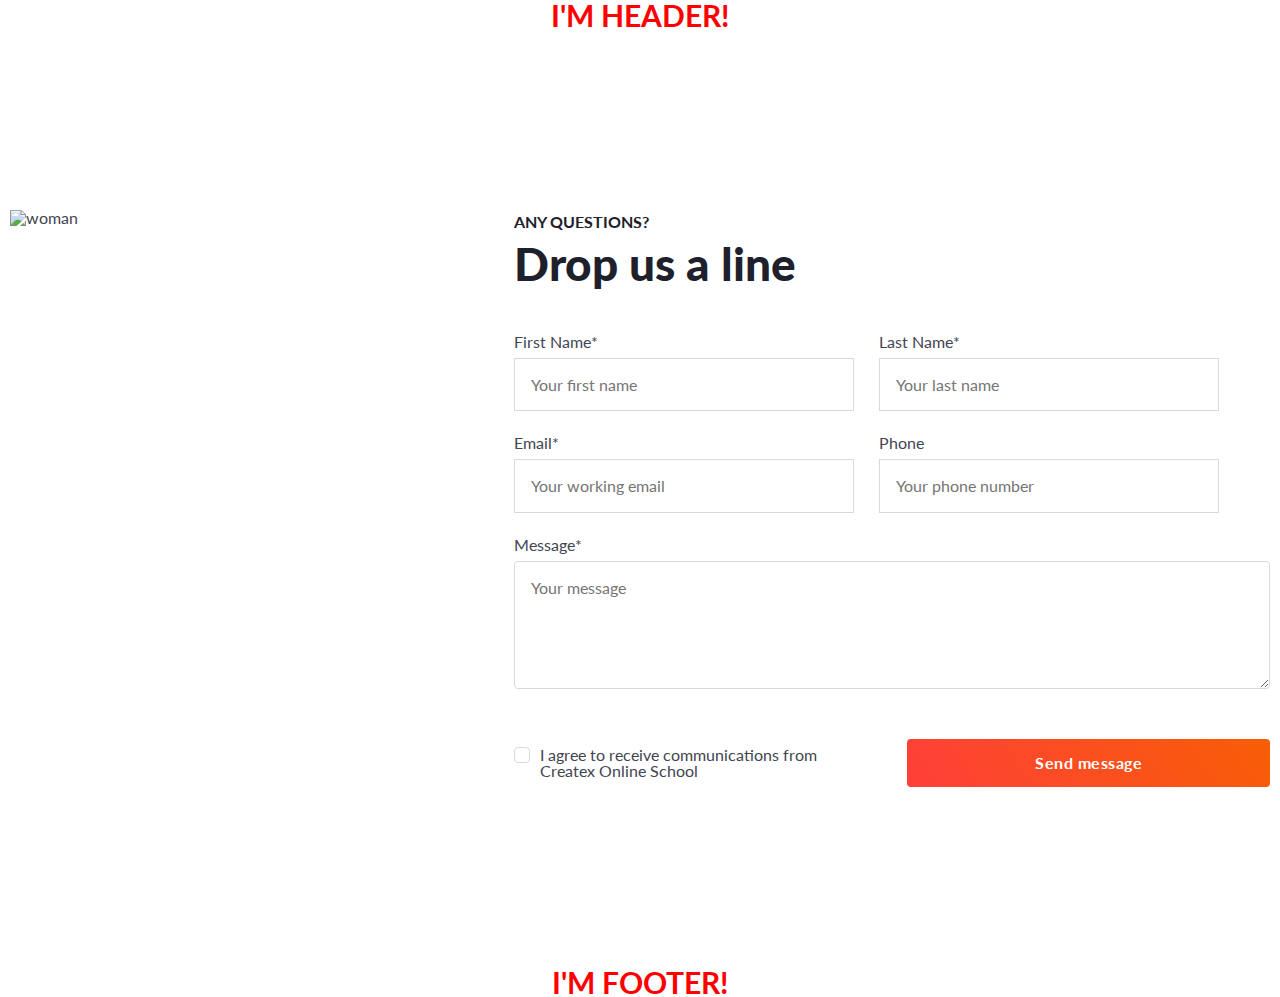
==== lesson_16_homework/index.html @ 1775571a "Add files via upload" ====
<!DOCTYPE html>
<html lang="en">
<head>
   <meta charset="UTF-8">
   <meta http-equiv="X-UA-Compatible" content="IE=edge">
   <meta name="viewport" content="width=device-width, initial-scale=1.0">
   <link rel="stylesheet" href="css/reset.css">
   <link rel="stylesheet" href="css/style.css">
   <title>Homework from lesson 16</title>
</head>
<body>
   <div class="wrapper">
      <header class="header">I'm header!</header>
      <main class="page">
         <div class="page__container main">
            <div class="main__photo">
               <img class="main__photo-img" src="img/WOMAN.svg" alt="woman">
            </div>
            <div class="main__content">
               
                <div class="main__title-block title-block">
                  <h3 class="title-block__subtitle">Any questions?</h3>
                  <h1 class="title-block__title">Drop us a line</h1>
               </div>
               
               <form method="post" action="#" class="main__content-form form-content">
                  <div class="form-content__text-block text-block">
                      
                    <div class="text-block__line form">
                        <label class="form__label" for="fname">First Name*</label>
                        <input class="form__input" id="fname" name="first-name" type="text" placeholder="Your first name">
                      </div>
                      
                      <div class="text-block__line form">
                        <label class="form__label" for="lname">Last  Name*</label>
                        <input class="form__input" id="lname" name="last-name" type="text" placeholder="Your last name">
                      </div>
                      
                      <div class="text-block__line form">
                        <label class="form__label" for="mail">Email*</label>
                        <input class="form__input" id="mail" name="mail" type="email" placeholder="Your working email">
                      </div>
                      
                      <div class="text-block__line form">
                        <label class="form__label" for="phone">Phone</label>
                        <input class="form__input" id="phone" name="phone" type="tel" placeholder="Your phone number">
                      </div>
                      
                      <div class="text-block__line-area form">
                        <label class="form__label" for="message">Message*</label>
                        <textarea class="form__area" name="message" id="message" placeholder="Your message"></textarea>
                      </div>
                  </div>

                  <div class="form-content__active active-content">
                     <div class="active-content__checkbox checkbox">
                        <input id="check" autocomplete="off" type="checkbox" value="yes" name="check" class="checkbox__input">
                        <label for="check" class="checkbox__label"><span class="checkbox__text">I agree to receive communications from Createx Online School</span></label>
                     </div>

                    <button type="submit" class="active-content__button">Send message</button>
                  </div>

               </form>
             
            </div>
         </div>
      </main>
      <footer class="footer">I'm Footer!</footer>
   </div>
   
</body>
</html>
---- lesson_16_homework/css/style.css ----
@import url("https://fonts.googleapis.com/css?family=Lato:regular,700,900&display=swap");

body{
	font-family: "Lato";
	color: #424551;
}


/*  ====================================  */
[class*="__container"] {
   max-width: 1260px;
   margin: 0 auto;
   padding: 0 15px;
}
.wrapper {
   position: relative;
   display: flex;
   flex-direction: column;
   overflow: hidden;
   min-height: 100%;
}

.page {
   flex: 1 1 auto;
}

.header, .footer {
	text-align: center;
	color: red;
	font-weight: 700;
	font-size: 30px;
	text-transform: uppercase;
}

/*  ======================================= */
.main {
   padding: 180px 0;
   display: flex;
}
.main__photo {
   flex: 1 1 40%;
}

.main__content {
   flex: 1 1 60%;
}

.title-block {
   color: #1E212C;
}
.title-block__subtitle {
   font-weight: 700;
   line-height: 1.5;
   text-transform: uppercase;
}
.title-block__title {
   font-weight: 900;
   font-size: 46px;
   line-height: 1.3;
   margin-bottom: 40px;
}

.text-block {
   display: flex;
   flex-wrap: wrap;
   row-gap: 24px;
   column-gap: 25px;
   
}
.text-block__line {
   flex: 1 1 50%;
   max-width: 340px;

}

.form__label {
   padding-bottom: 8px;
   display: inline-block;
}
.form__input {
   border: 1px solid #D7DADD;
   line-height: 1.6;
   padding: 13px 16px;
   
}
.text-block__line-area {
   flex: 1 1 100%;
   
 
}
.form__area {
   width: 100%;
   min-height: 128px;
   padding: 13px 16px;
   border: 1px solid #D7DADD;
   border-radius: 4px;
   line-height: 1.6;
   resize: vertical;
   margin-bottom: 48px;
}

.active-content {
   display: flex;
   
   gap: 50px;
   align-items: center;
}

.checkbox {
   position: relative;
   flex: 1 1 49%;
}

.checkbox__label {
   cursor: pointer;
   display: inline-flex;
   gap: 10px;
   
}
.checkbox__label::before {
   content:"";
	flex: 0 0 16px;
	width: 16px;
	height: 16px;
	border-radius: 4px;
	border: 1px solid #D7DADD;
}
.checkbox__input {
   position: absolute;
   width: 0;
   height: 0;
   opacity: 0;
}
.checkbox__input:checked + .checkbox__label::before {
   background: #FF3F3A url("../img/check.svg") center / 70% no-repeat ;
}



.active-content__button {
   line-height: 1.25;
   font-weight: 700;
   letter-spacing: 0.5px;
   text-align: center;
   background: linear-gradient(55.95deg, #FF3F3A 0%, #F75E05 100%);
   border-radius: 4px;
   color: #fff;
   padding: 14px 40px;
   display: inline-block;
   position: relative;
   transition: transform 1s ease 0s;
   flex: 1 1 51%;
   
}

.active-content__button:hover {
   text-decoration: underline;
   background: #FF3F3A;
   color: #fff;
   transform: scale(1.1);
   cursor: pointer;
}
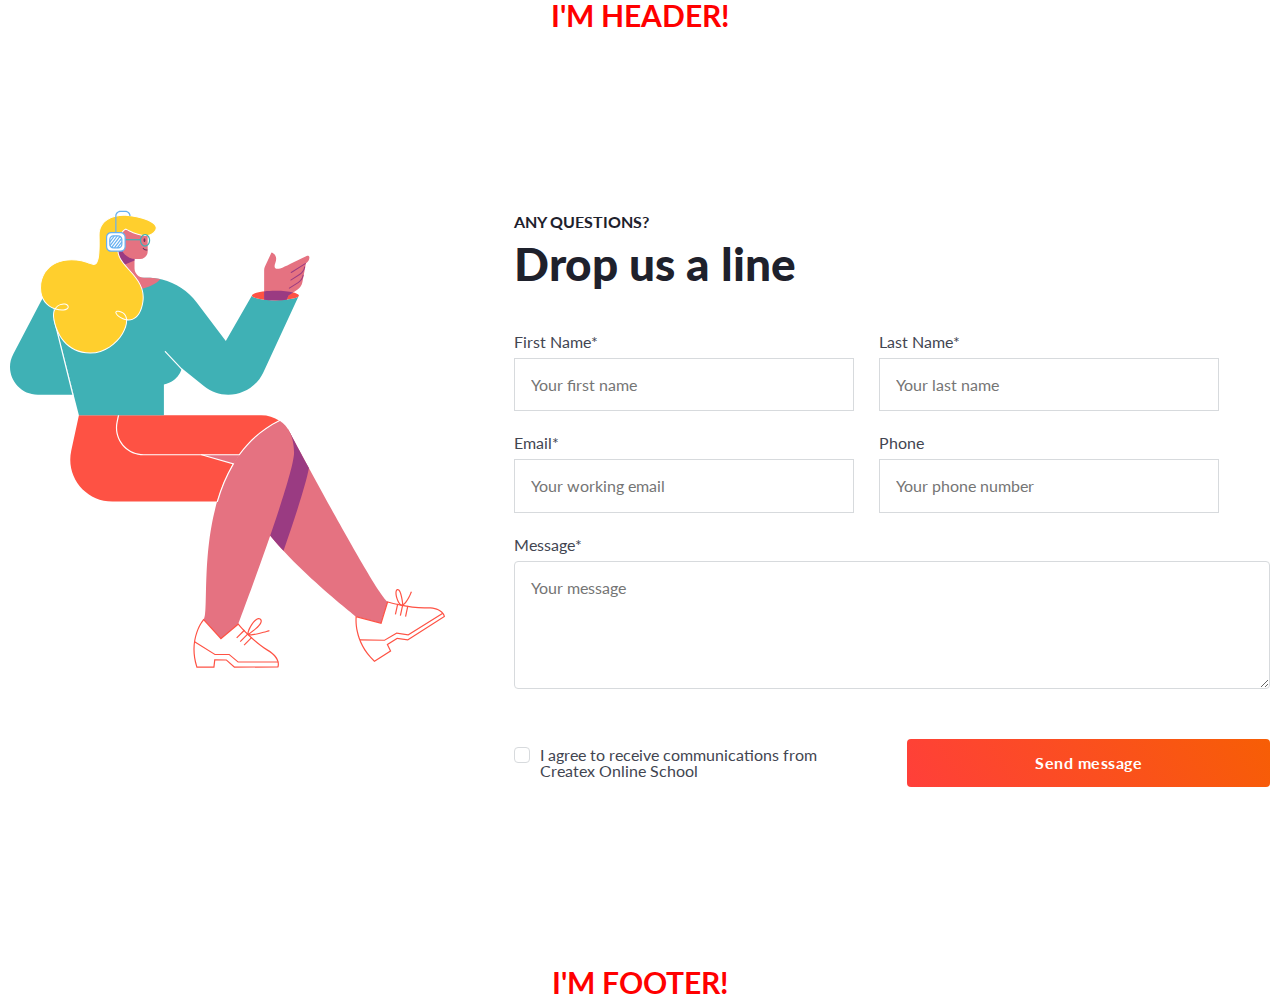
==== commit a56acf37: "Update index.html" ====
--- a/lesson_16_homework/index.html
+++ b/lesson_16_homework/index.html
@@ -14,7 +14,7 @@
       <main class="page">
          <div class="page__container main">
             <div class="main__photo">
-               <img class="main__photo-img" src="img/WOMAN.svg" alt="woman">
+               <img class="main__photo-img" src="img/woman.svg" alt="woman">
             </div>
             <div class="main__content">
                
@@ -70,4 +70,4 @@
    </div>
    
 </body>
-</html>+</html>
